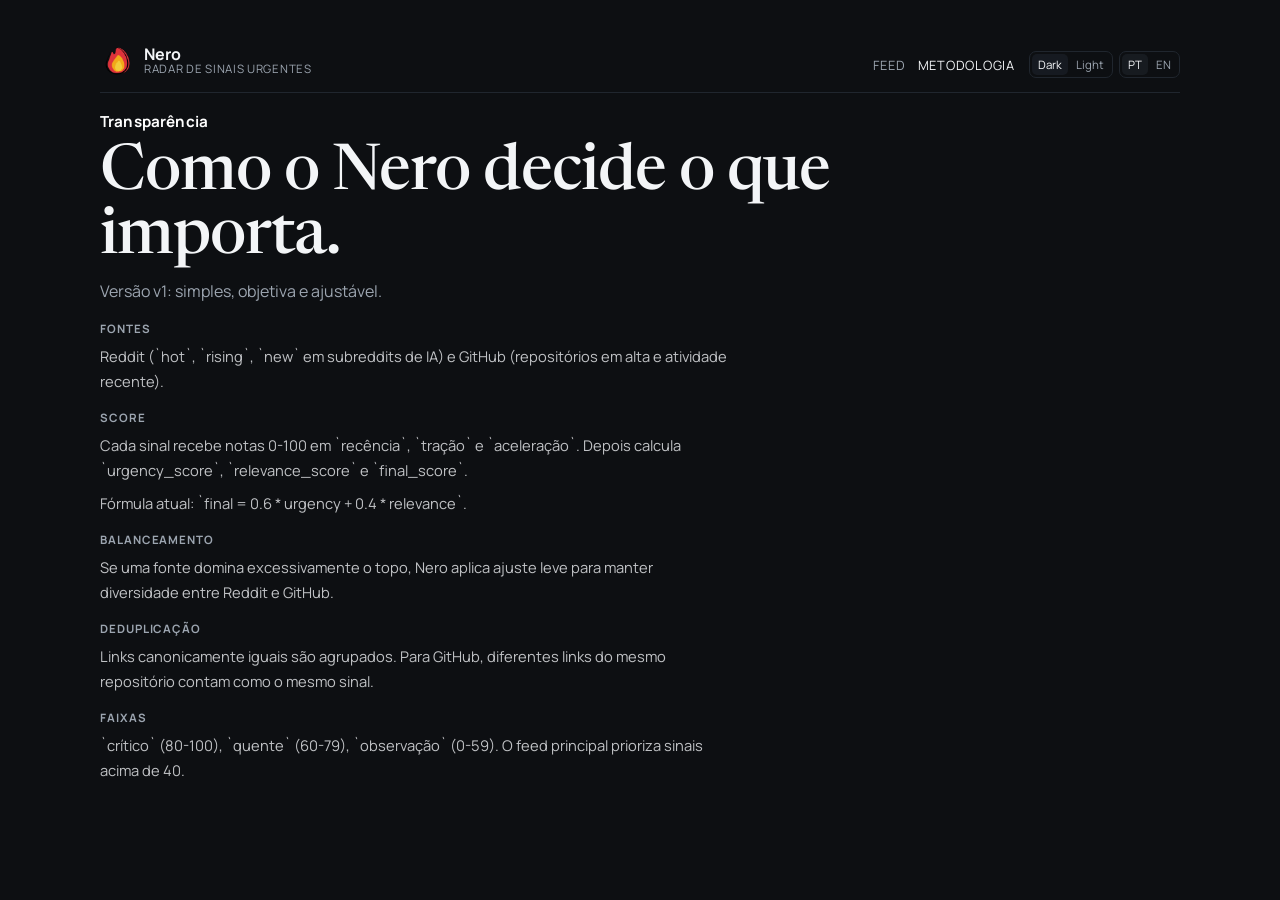
==== methodology.html @ 15b8a099 "Initial Nero MVP" ====
<!doctype html>
<html lang="pt-BR" data-theme="dark">
  <head>
    <meta charset="UTF-8" />
    <meta name="viewport" content="width=device-width, initial-scale=1.0" />
    <title>Nero - Metodologia</title>
    <link rel="icon" type="image/png" href="./neroicon.png" />
    <link rel="preconnect" href="https://fonts.googleapis.com" />
    <link rel="preconnect" href="https://fonts.gstatic.com" crossorigin />
    <link href="https://fonts.googleapis.com/css2?family=Manrope:wght@400;500;700;800&family=Newsreader:opsz,wght@6..72,400;6..72,500&display=swap" rel="stylesheet" />
    <link rel="stylesheet" href="styles.css" />
  </head>
  <body>
    <main class="page">
      <header class="site-header">
        <div class="brand" aria-label="Nero">
          <span class="brand-mark" aria-hidden="true">
            <img src="./neroicon.png" alt="" />
          </span>
          <span class="brand-text">
            <strong>Nero</strong>
            <small data-i18n="brand_tagline">Radar de sinais urgentes</small>
          </span>
        </div>

        <div class="header-actions">
          <nav class="site-nav" aria-label="Navegação principal">
            <a href="./index.html" data-i18n="nav_feed">Feed</a>
            <a href="./methodology.html" class="active" data-i18n="nav_methodology">Metodologia</a>
          </nav>

          <div class="prefs" aria-label="Preferências">
            <div class="pref-group" role="group" aria-label="Tema">
              <button type="button" class="pref-btn" data-theme-value="dark">Dark</button>
              <button type="button" class="pref-btn" data-theme-value="light">Light</button>
            </div>
            <div class="pref-group" role="group" aria-label="Idioma">
              <button type="button" class="pref-btn" data-lang-value="pt">PT</button>
              <button type="button" class="pref-btn" data-lang-value="en">EN</button>
            </div>
          </div>
        </div>
      </header>

      <header class="hero method-hero">
        <p class="eyebrow" data-i18n="hero_eyebrow">Transparência</p>
        <h1 data-i18n="hero_title">Como o Nero decide o que importa.</h1>
        <p class="subtitle" data-i18n="hero_subtitle">Versão v1: simples, objetiva e ajustável.</p>
      </header>

      <section class="section-block">
        <p class="section-label" data-i18n="section_sources">Fontes</p>
        <p class="method-text" data-i18n="sources_text">Reddit (`hot`, `rising`, `new` em subreddits de IA) e GitHub (repositórios em alta e atividade recente).</p>
      </section>

      <section class="section-block">
        <p class="section-label" data-i18n="section_score">Score</p>
        <p class="method-text" data-i18n="score_text_a">Cada sinal recebe notas 0-100 em `recência`, `tração` e `aceleração`. Depois calcula `urgency_score`, `relevance_score` e `final_score`.</p>
        <p class="method-text" data-i18n="score_text_b">Fórmula atual: `final = 0.6 * urgency + 0.4 * relevance`.</p>
      </section>

      <section class="section-block">
        <p class="section-label" data-i18n="section_balance">Balanceamento</p>
        <p class="method-text" data-i18n="balance_text">Se uma fonte domina excessivamente o topo, Nero aplica ajuste leve para manter diversidade entre Reddit e GitHub.</p>
      </section>

      <section class="section-block">
        <p class="section-label" data-i18n="section_dedup">Deduplicação</p>
        <p class="method-text" data-i18n="dedup_text">Links canonicamente iguais são agrupados. Para GitHub, diferentes links do mesmo repositório contam como o mesmo sinal.</p>
      </section>

      <section class="section-block">
        <p class="section-label" data-i18n="section_bands">Faixas</p>
        <p class="method-text" data-i18n="bands_text">`crítico` (80-100), `quente` (60-79), `observação` (0-59). O feed principal prioriza sinais acima de 40.</p>
      </section>
    </main>
    <script src="ui-preferences.js"></script>
    <script src="methodology.js"></script>
  </body>
</html>
---- styles.css ----
:root {
  --bg: #0d0f12;
  --surface: #0d0f12;
  --text: #f3f5f7;
  --muted: #9ca5b0;
  --line: #20262e;
  --hot: #f0b04f;
  --critical: #ff8d8f;
  --watch: #7bd7a8;
  --accent: #ffffff;
  --ember: #ff8a4c;
}

html[data-theme="light"] {
  --bg: #f6f4ef;
  --surface: #ffffff;
  --text: #11161d;
  --muted: #5d6978;
  --line: #dde3ea;
  --hot: #b56707;
  --critical: #c63538;
  --watch: #2d8d65;
  --accent: #0f1822;
}

* {
  box-sizing: border-box;
}

html,
body {
  background: var(--bg);
}

body {
  margin: 0;
  min-height: 100vh;
  padding: 44px 0 68px;
  font-family: "Manrope", "Segoe UI", sans-serif;
  color: var(--text);
  background: var(--bg);
}

.page {
  width: min(1080px, 92vw);
  margin: 0 auto;
}

.hero {
  max-width: 760px;
}

.site-header {
  width: 100%;
  display: flex;
  align-items: flex-end;
  justify-content: space-between;
  gap: 16px;
  padding-bottom: 14px;
  border-bottom: 1px solid var(--line);
}

.header-actions {
  display: inline-flex;
  align-items: center;
  gap: 14px;
}

.site-nav {
  display: inline-flex;
  align-items: center;
  gap: 12px;
}

.prefs {
  display: inline-flex;
  align-items: center;
  gap: 6px;
}

.pref-group {
  display: inline-flex;
  align-items: center;
  gap: 2px;
  border: 1px solid var(--line);
  border-radius: 7px;
  padding: 2px;
}

.pref-btn {
  border: 0;
  background: transparent;
  color: var(--muted);
  font: inherit;
  font-size: 0.72rem;
  padding: 3px 6px;
  border-radius: 5px;
  cursor: pointer;
}

.pref-btn.active {
  color: var(--text);
  background: color-mix(in srgb, var(--line) 52%, transparent);
}

.site-nav a {
  color: var(--muted);
  text-decoration: none;
  font-size: 0.8rem;
  text-transform: uppercase;
  letter-spacing: 0.06em;
}

.site-nav a.active,
.site-nav a:hover {
  color: var(--text);
}

.brand {
  display: inline-flex;
  align-items: center;
  gap: 10px;
}

.brand-mark {
  width: 34px;
  height: 34px;
  display: inline-flex;
  color: var(--ember);
}

.brand-mark svg {
  width: 34px;
  height: 34px;
}

.brand-mark img {
  width: 34px;
  height: 34px;
  display: block;
  object-fit: contain;
}

.brand-text {
  display: inline-flex;
  flex-direction: column;
  line-height: 1.1;
}

.brand-text strong {
  font-size: 1rem;
  letter-spacing: 0.01em;
}

.brand-text small {
  color: var(--muted);
  font-size: 0.72rem;
  text-transform: uppercase;
  letter-spacing: 0.06em;
}

.hero {
  margin-top: 18px;
}

.hero h1 {
  margin: 10px 0 8px;
  font-family: "Newsreader", Georgia, serif;
  font-size: clamp(1.5rem, 5.2vw, 4rem);
  line-height: 1;
  letter-spacing: -0.015em;
  font-weight: 500;
  white-space: nowrap;
}

.method-hero h1,
.method-hero .subtitle {
  white-space: normal;
}

.method-hero .subtitle {
  max-width: 62ch;
}

.eyebrow {
  margin: 0;
  font-size: 0.95rem;
  letter-spacing: 0.01em;
  font-weight: 700;
  color: var(--accent);
}

.subtitle {
  margin: 0;
  max-width: none;
  color: var(--muted);
  line-height: 1.7;
  font-size: clamp(0.7rem, 2.2vw, 1rem);
  white-space: nowrap;
}

.toolbar {
  margin-top: 36px;
  margin-bottom: 12px;
  display: flex;
  flex-wrap: wrap;
  gap: 10px;
  align-items: center;
  justify-content: space-between;
  width: 100%;
}

.section-head {
  display: flex;
  align-items: baseline;
  justify-content: space-between;
  gap: 12px;
}

.section-block {
  margin-top: 16px;
}

.section-label {
  margin: 0 0 8px;
  color: var(--muted);
  font-size: 0.72rem;
  text-transform: uppercase;
  letter-spacing: 0.08em;
  font-weight: 700;
}

.method-text {
  margin: 0 0 8px;
  max-width: 70ch;
  color: color-mix(in srgb, var(--text) 78%, var(--bg));
  line-height: 1.7;
  font-size: 0.92rem;
}

.filters {
  display: flex;
  align-items: center;
  gap: 12px;
}

.filter-label {
  font-size: 0.78rem;
  text-transform: uppercase;
  letter-spacing: 0.08em;
  color: var(--muted);
  font-weight: 700;
}

.filter-btn {
  border: 0;
  background: transparent;
  font-family: inherit;
  padding: 0;
  border-radius: 0;
  cursor: pointer;
  color: var(--muted);
  font-weight: 600;
  font-size: 0.9rem;
  text-decoration: underline;
  text-decoration-color: transparent;
  text-underline-offset: 3px;
  transition: color 140ms ease, text-decoration-color 140ms ease;
}

.filter-btn.active {
  color: var(--text);
  text-decoration-color: var(--text);
}

.meta {
  margin: 0;
  color: var(--muted);
  font-size: 0.72rem;
  letter-spacing: 0.08em;
  text-transform: uppercase;
  font-weight: 700;
}

.controls {
  display: inline-flex;
  align-items: center;
  gap: 8px;
  margin-left: auto;
  justify-content: flex-end;
}

.control-input,
.control-select {
  border: 1px solid var(--line);
  background: transparent;
  color: var(--text);
  font: inherit;
  font-size: 0.8rem;
  padding: 5px 8px;
  border-radius: 6px;
}

.control-input {
  width: 190px;
}

.control-input::placeholder {
  color: var(--muted);
}

.control-input:focus,
.control-select:focus {
  outline: none;
  border-color: #3a4759;
}

.feed {
  display: grid;
  grid-template-columns: repeat(2, minmax(0, 1fr));
  gap: 12px;
}

.signal-card {
  border: 1px solid var(--line);
  border-radius: 10px;
  padding: 12px 12px 11px;
  background: transparent;
  animation: reveal 260ms ease;
}

.signal-card.hot-card {
  border-color: rgba(255, 138, 76, 0.35);
  background: linear-gradient(180deg, rgba(255, 138, 76, 0.06) 0%, rgba(255, 138, 76, 0) 100%);
}

@keyframes reveal {
  from {
    opacity: 0;
    transform: translateY(6px);
  }
  to {
    opacity: 1;
    transform: translateY(0);
  }
}

.card-topline,
.card-bottomline {
  display: flex;
  flex-wrap: wrap;
  gap: 8px;
  align-items: center;
}

.card-topline {
  font-size: 0.68rem;
  color: var(--muted);
  letter-spacing: 0.05em;
  text-transform: uppercase;
}

.source {
  display: inline-flex;
  width: 14px;
  height: 14px;
  color: var(--accent);
}

.source svg {
  width: 14px;
  height: 14px;
}

.visually-hidden {
  position: absolute;
  width: 1px;
  height: 1px;
  padding: 0;
  margin: -1px;
  overflow: hidden;
  clip: rect(0, 0, 0, 0);
  white-space: nowrap;
  border: 0;
}

.band {
  margin-left: auto;
  padding: 0;
  border-radius: 0;
  font-size: 0.7rem;
  font-weight: 800;
  letter-spacing: 0.06em;
  background: transparent;
}

.band.critico {
  color: var(--critical);
}

.band.quente {
  color: var(--hot);
}

.band.observacao {
  color: var(--watch);
}

.title {
  margin: 7px 0 6px;
  font-family: "Newsreader", Georgia, serif;
  font-size: clamp(1.15rem, 1.6vw, 1.45rem);
  line-height: 1.15;
  font-weight: 500;
  display: -webkit-box;
  -webkit-box-orient: vertical;
  -webkit-line-clamp: 3;
  overflow: hidden;
}

.title-link {
  color: var(--text);
  text-decoration: none;
}

.title-link:hover {
  text-decoration: underline;
  text-decoration-thickness: 1px;
  text-underline-offset: 3px;
}

.summary {
  margin: 0;
  color: color-mix(in srgb, var(--text) 78%, var(--bg));
  line-height: 1.52;
  font-size: 0.88rem;
  display: -webkit-box;
  -webkit-box-orient: vertical;
  -webkit-line-clamp: 1;
  overflow: hidden;
}

.card-bottomline {
  margin-top: 9px;
  font-size: 0.72rem;
  color: var(--muted);
  text-transform: uppercase;
  letter-spacing: 0.04em;
  display: flex;
  flex-direction: column;
  align-items: flex-start;
  gap: 6px;
}

.metrics {
  display: inline-flex;
  align-items: center;
  gap: 8px;
}

.metric-chip {
  display: inline-flex;
  align-items: center;
  gap: 4px;
}

.metric-chip svg {
  width: 11px;
  height: 11px;
}

.related {
  opacity: 0.9;
}

.tags {
  display: block;
  width: 100%;
}

.origin {
  display: inline-block;
  margin-top: 8px;
  color: var(--text);
  font-weight: 600;
  font-size: 0.74rem;
  text-decoration-thickness: 1px;
  text-underline-offset: 3px;
}

.origin:hover {
  opacity: 0.7;
}

.empty {
  grid-column: 1 / -1;
  border: 1px dashed var(--line);
  border-radius: 10px;
  padding: 16px;
  color: var(--text);
  background: var(--surface);
}

@media (max-width: 680px) {
  body {
    padding-top: 30px;
  }

  .page {
    width: min(760px, 93vw);
    margin-top: 0;
  }

  .toolbar {
    align-items: flex-start;
    flex-direction: column;
  }

  .site-header {
    align-items: flex-start;
    flex-direction: column;
    gap: 10px;
  }

  .header-actions {
    width: 100%;
    justify-content: space-between;
    flex-wrap: wrap;
    gap: 10px;
  }

  .site-nav {
    gap: 10px;
  }

  .controls {
    width: 100%;
    flex-wrap: wrap;
    margin-left: 0;
  }

  .control-input {
    width: 100%;
  }

  .meta {
    margin-left: 0;
  }

  .section-head {
    align-items: flex-start;
    flex-direction: column;
    gap: 4px;
  }

  .feed {
    grid-template-columns: 1fr;
    gap: 8px;
  }

  .band {
    margin-left: 0;
  }

  .title {
    font-size: 1.22rem;
  }
}

@media (min-width: 1220px) {
  .feed {
    grid-template-columns: repeat(3, minmax(0, 1fr));
  }
}
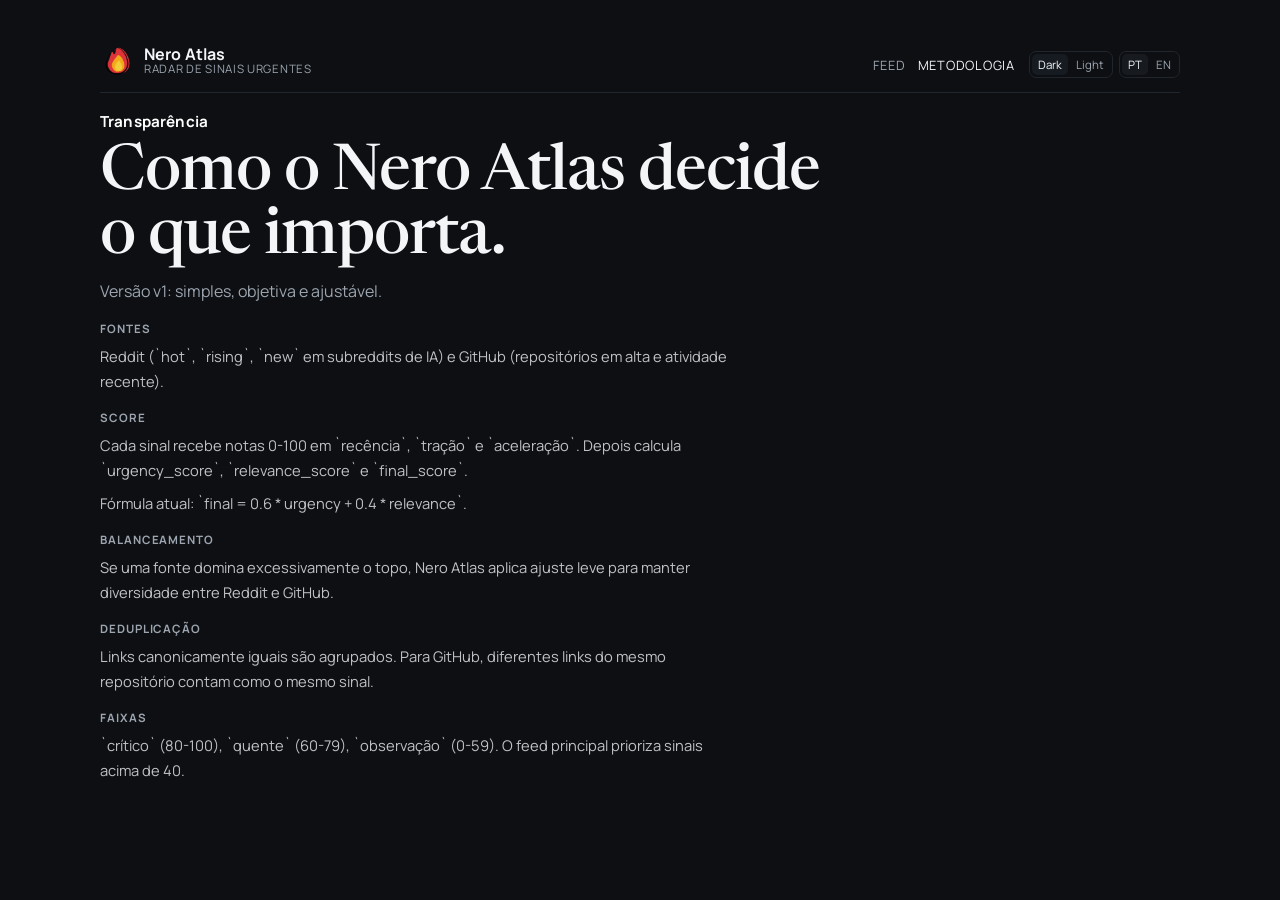
==== commit 3b6f5d98: "update branding and show last data refresh time" ====
--- a/methodology.html
+++ b/methodology.html
@@ -3,7 +3,7 @@
   <head>
     <meta charset="UTF-8" />
     <meta name="viewport" content="width=device-width, initial-scale=1.0" />
-    <title>Nero - Metodologia</title>
+    <title>Nero Atlas - Metodologia</title>
     <link rel="icon" type="image/png" href="./neroicon.png" />
     <link rel="preconnect" href="https://fonts.googleapis.com" />
     <link rel="preconnect" href="https://fonts.gstatic.com" crossorigin />
@@ -13,12 +13,12 @@
   <body>
     <main class="page">
       <header class="site-header">
-        <div class="brand" aria-label="Nero">
+        <div class="brand" aria-label="Nero Atlas">
           <span class="brand-mark" aria-hidden="true">
             <img src="./neroicon.png" alt="" />
           </span>
           <span class="brand-text">
-            <strong>Nero</strong>
+            <strong>Nero Atlas</strong>
             <small data-i18n="brand_tagline">Radar de sinais urgentes</small>
           </span>
         </div>
--- a/styles.css
+++ b/styles.css
@@ -217,6 +217,13 @@
   gap: 12px;
 }
 
+.section-meta {
+  display: inline-flex;
+  align-items: flex-end;
+  flex-direction: column;
+  gap: 4px;
+}
+
 .section-block {
   margin-top: 16px;
 }
@@ -553,6 +560,10 @@
     gap: 4px;
   }
 
+  .section-meta {
+    align-items: flex-start;
+  }
+
   .feed {
     grid-template-columns: 1fr;
     gap: 8px;
